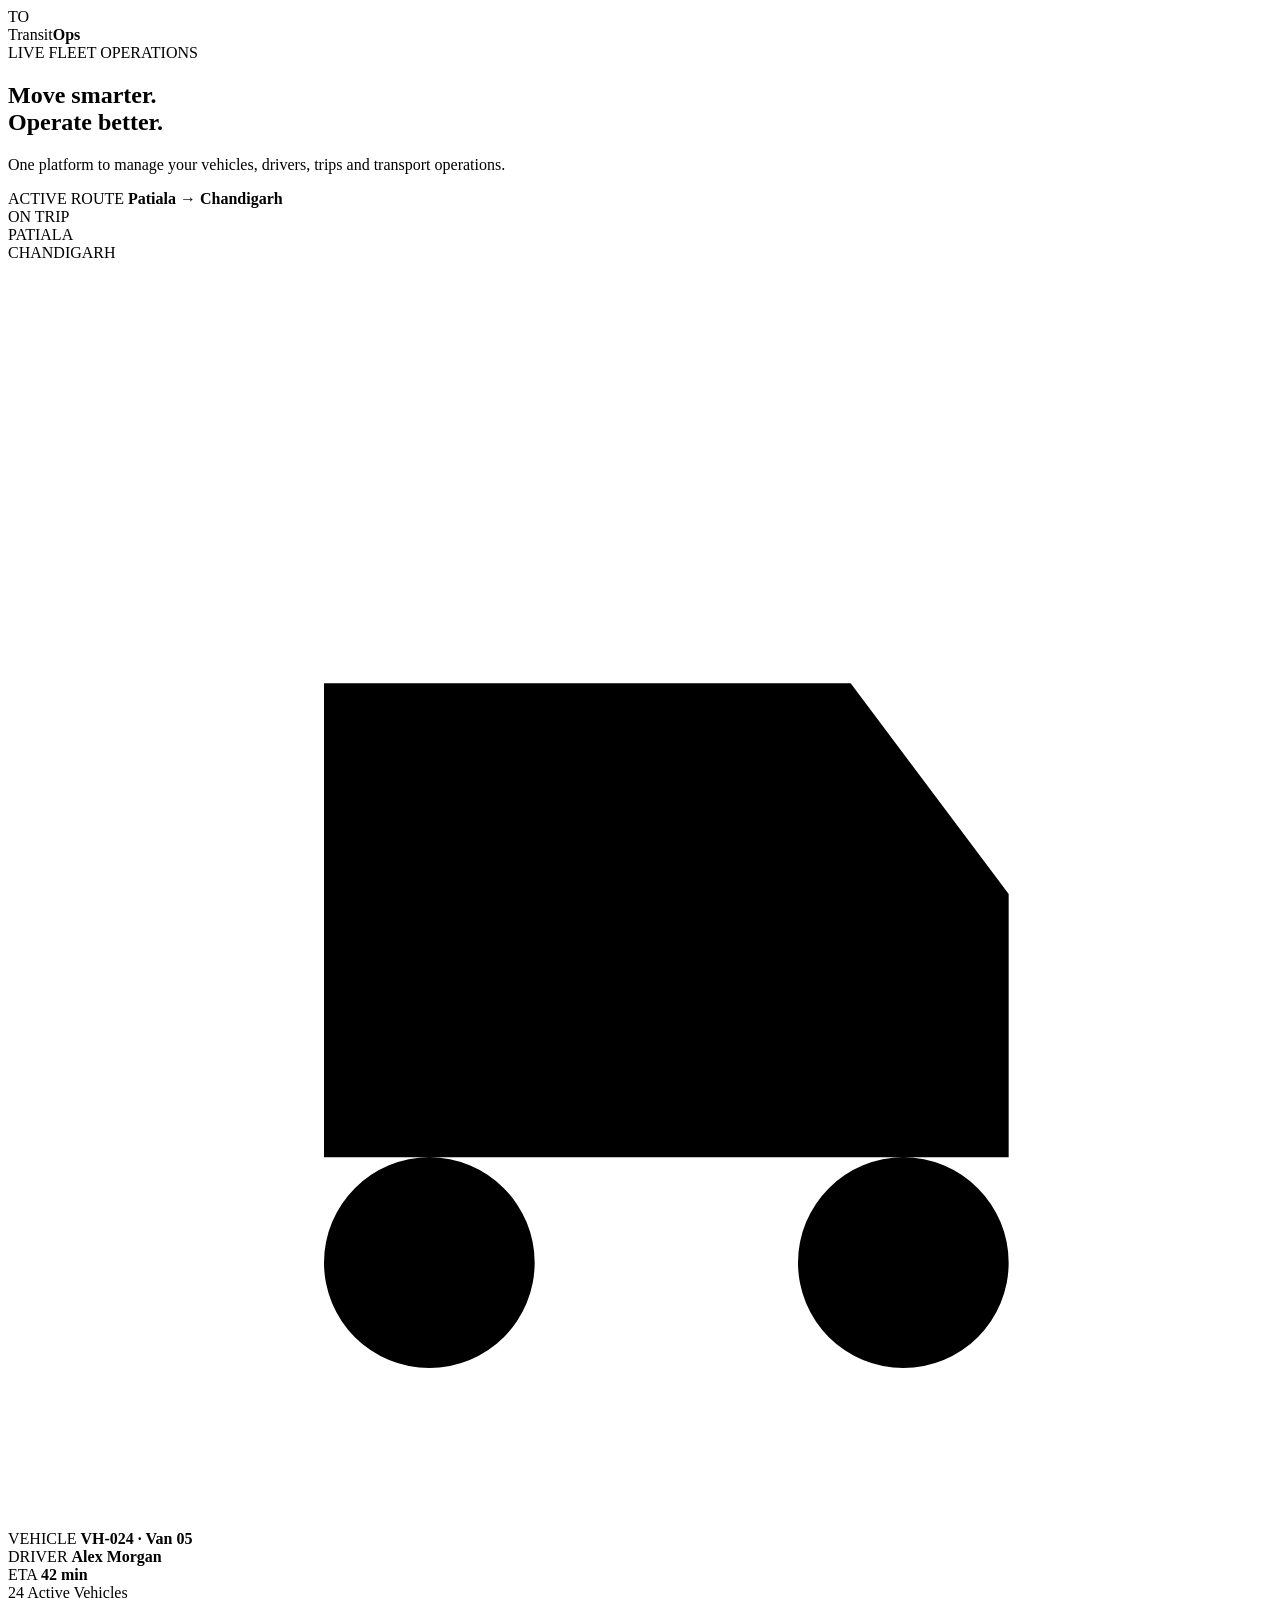
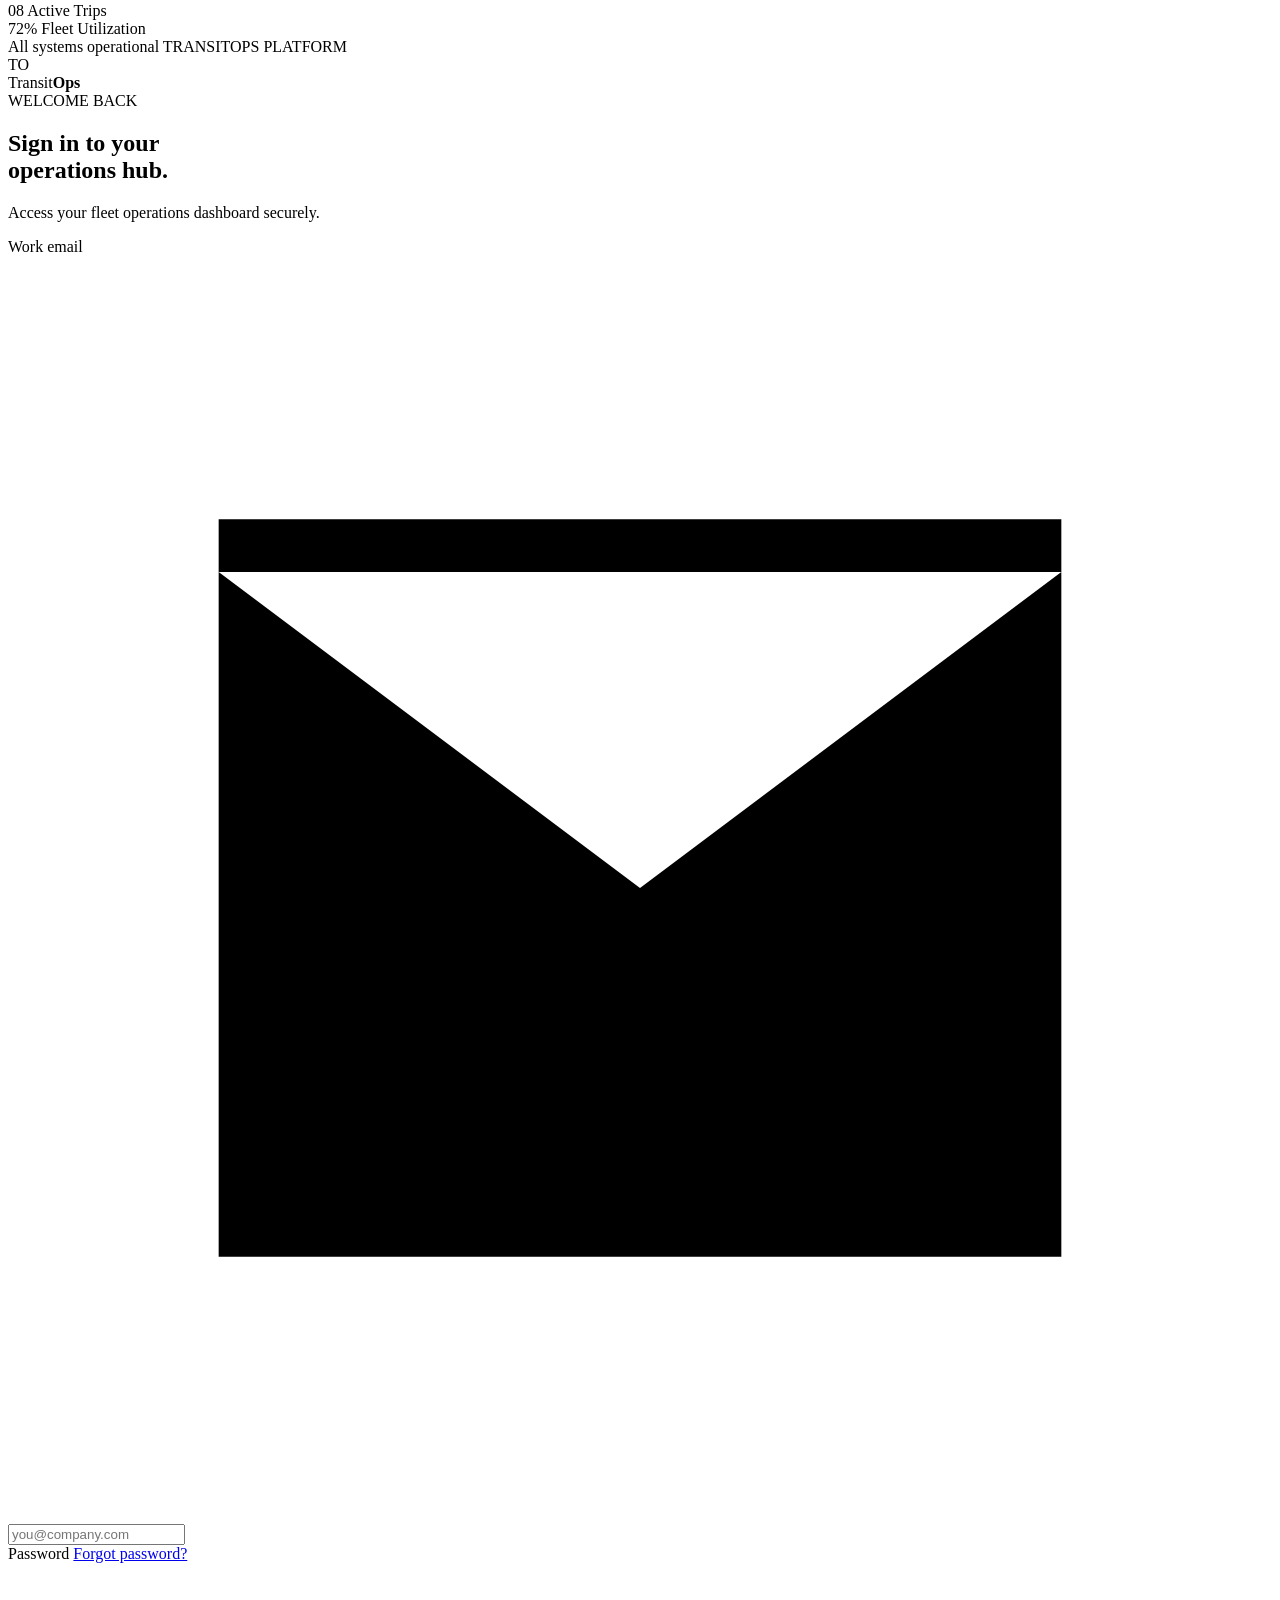
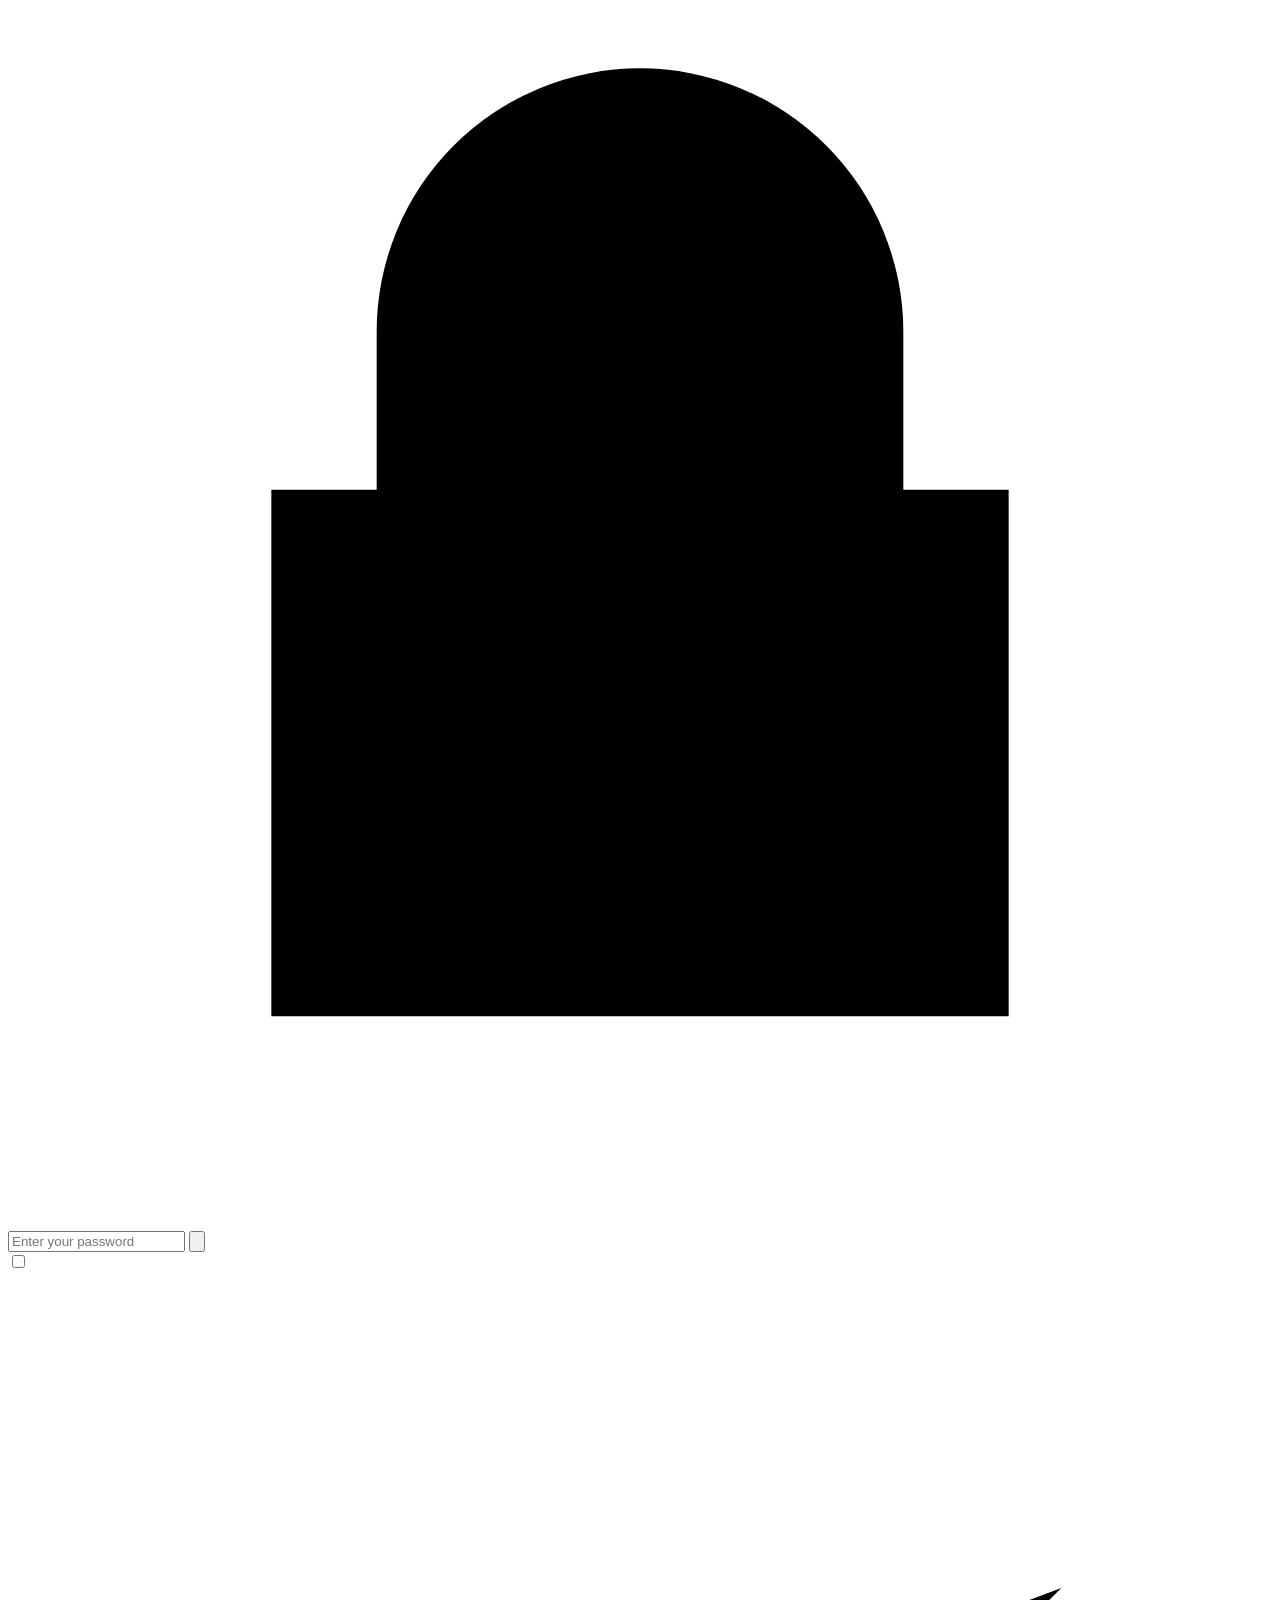
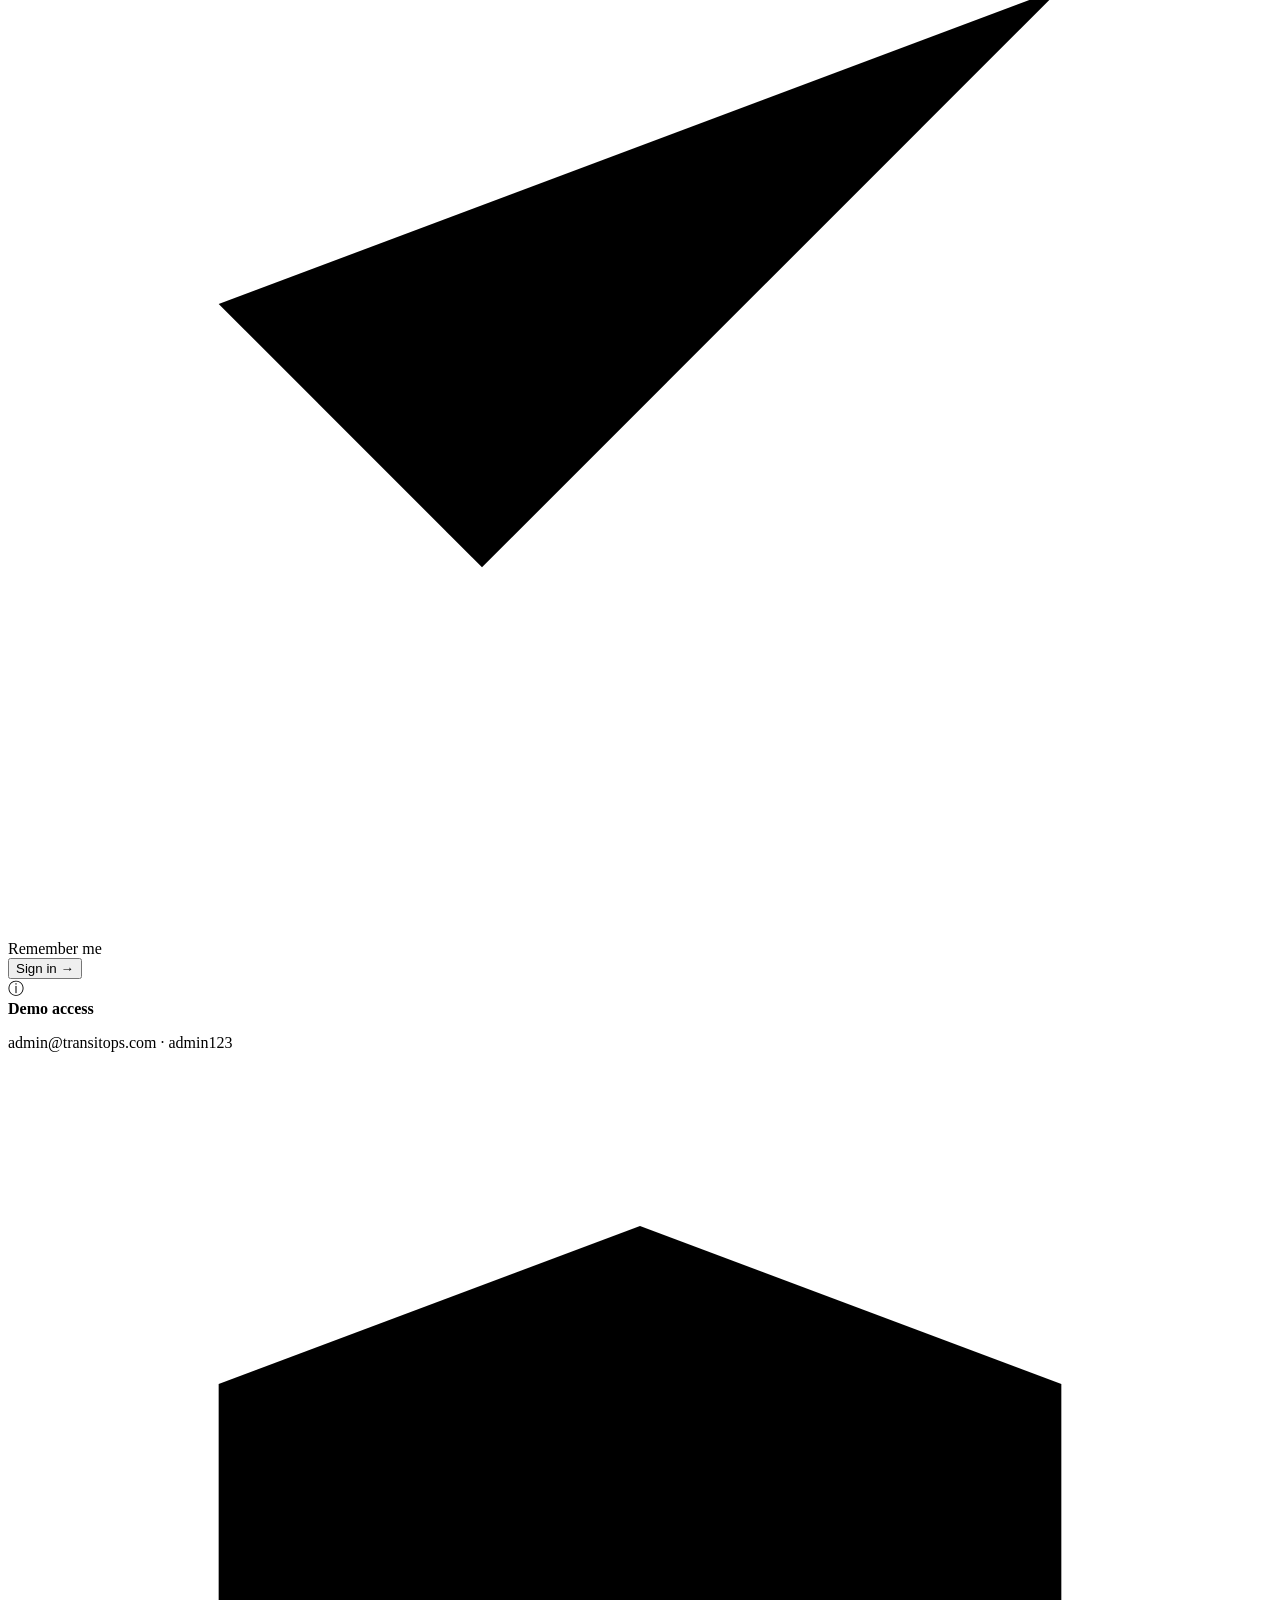
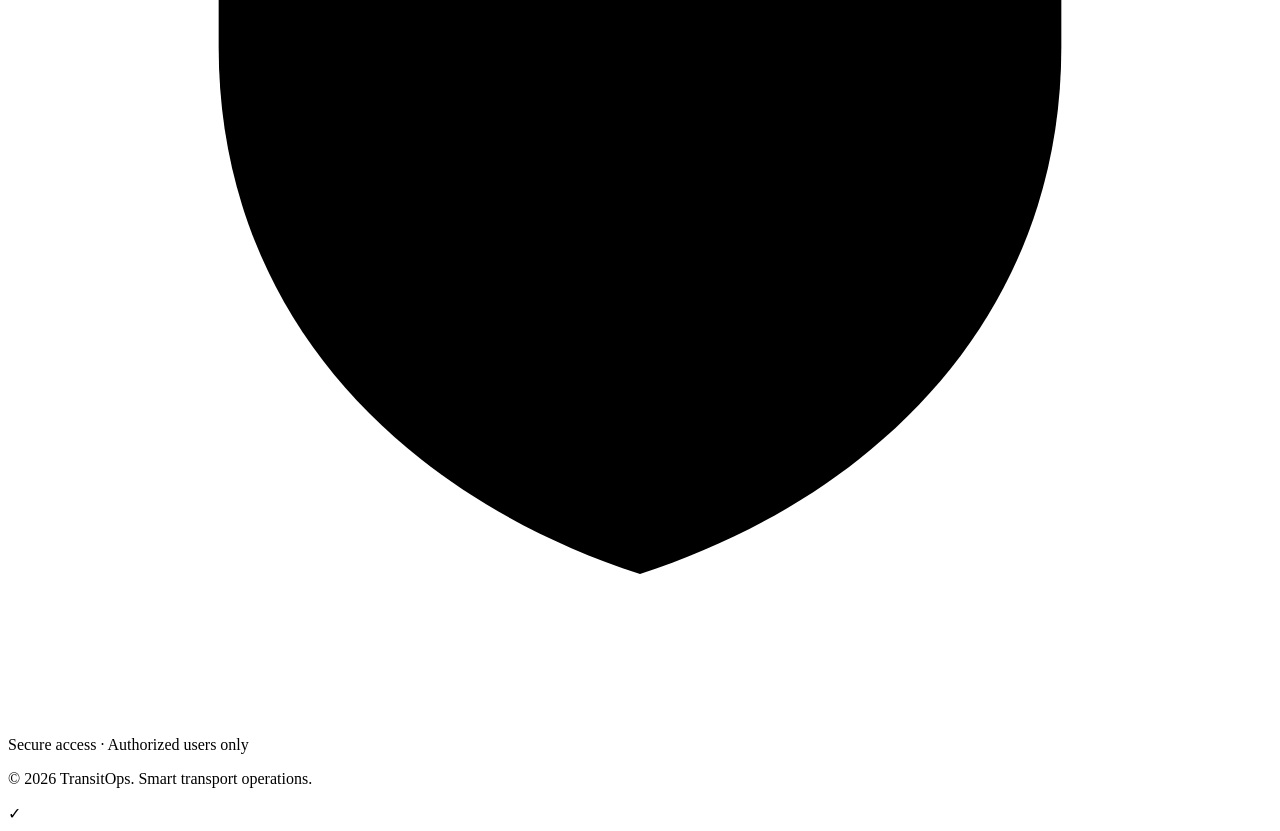
==== pages/index.html @ 03959529 "1st" ====
<!DOCTYPE html>
<html lang="en">
<head>
    <meta charset="UTF-8">
    <meta name="viewport" content="width=device-width, initial-scale=1.0">

    <meta
        name="description"
        content="TransitOps - Smart Transport Operations Platform"
    >

    <title>TransitOps | Smart Transport Operations</title>

    <link rel="stylesheet" href="css/style.css">
</head>

<body>

    <main class="login-page">

        <!-- =========================================
             LEFT: OPERATIONS VISUALIZATION
        ========================================== -->
        <section class="operations-panel">

            <div class="panel-grid"></div>

            <!-- Brand -->
            <header class="brand">
                <div class="brand-mark">
                    <span>TO</span>
                </div>

                <div class="brand-name">
                    <span>Transit</span><strong>Ops</strong>
                </div>
            </header>


            <!-- Main Hero Content -->
            <div class="operations-content">

                <div class="eyebrow">
                    <span class="status-dot"></span>
                    LIVE FLEET OPERATIONS
                </div>

                <h1>
                    Move smarter.<br>
                    <span>Operate better.</span>
                </h1>

                <p class="hero-description">
                    One platform to manage your vehicles, drivers,
                    trips and transport operations.
                </p>


                <!-- Route Visualization -->
                <div class="route-card">

                    <div class="route-header">
                        <div>
                            <span class="route-label">ACTIVE ROUTE</span>
                            <strong>Patiala → Chandigarh</strong>
                        </div>

                        <span class="route-status">
                            ON TRIP
                        </span>
                    </div>


                    <div class="route-map">

                        <div class="map-grid"></div>

                        <div class="route-line"></div>

                        <div class="route-point point-start">
                            <span></span>
                        </div>

                        <div class="route-point point-end">
                            <span></span>
                        </div>

                        <div class="location-label label-start">
                            PATIALA
                        </div>

                        <div class="location-label label-end">
                            CHANDIGARH
                        </div>

                        <!-- Moving Vehicle -->
                        <div class="vehicle-marker">
                            <div class="vehicle-pulse"></div>

                            <div class="vehicle-icon">
                                <svg viewBox="0 0 24 24" aria-hidden="true">
                                    <path
                                        d="M5 17h14M6 17V8h10l3 4v5M8 17a2 2 0 1 0 0 4 2 2 0 0 0 0-4Zm9 0a2 2 0 1 0 0 4 2 2 0 0 0 0-4Z"
                                    />
                                </svg>
                            </div>
                        </div>

                    </div>


                    <div class="vehicle-info">

                        <div class="vehicle-details">
                            <span>VEHICLE</span>
                            <strong>VH-024 · Van 05</strong>
                        </div>

                        <div class="vehicle-details">
                            <span>DRIVER</span>
                            <strong>Alex Morgan</strong>
                        </div>

                        <div class="vehicle-details">
                            <span>ETA</span>
                            <strong>42 min</strong>
                        </div>

                    </div>

                </div>


                <!-- Operational Stats -->
                <div class="operations-stats">

                    <div class="stat-item">
                        <span class="stat-value" data-target="24">24</span>
                        <span class="stat-label">Active Vehicles</span>
                    </div>

                    <div class="stat-divider"></div>

                    <div class="stat-item">
                        <span class="stat-value" data-target="8">08</span>
                        <span class="stat-label">Active Trips</span>
                    </div>

                    <div class="stat-divider"></div>

                    <div class="stat-item">
                        <span class="stat-value" data-target="72">72%</span>
                        <span class="stat-label">Fleet Utilization</span>
                    </div>

                </div>

            </div>


            <!-- Bottom -->
            <footer class="operations-footer">

                <span>
                    <span class="online-indicator"></span>
                    All systems operational
                </span>

                <span>
                    TRANSITOPS PLATFORM
                </span>

            </footer>

        </section>


        <!-- =========================================
             RIGHT: LOGIN
        ========================================== -->
        <section class="login-panel">

            <div class="login-container">

                <div class="mobile-brand">
                    <div class="brand-mark">
                        <span>TO</span>
                    </div>

                    <div class="brand-name">
                        <span>Transit</span><strong>Ops</strong>
                    </div>
                </div>


                <div class="login-header">

                    <span class="welcome-label">
                        WELCOME BACK
                    </span>

                    <h2>
                        Sign in to your<br>
                        <span>operations hub.</span>
                    </h2>

                    <p>
                        Access your fleet operations dashboard
                        securely.
                    </p>

                </div>


                <!-- Login Form -->
                <form id="loginForm" novalidate>

                    <!-- Email -->
                    <div class="form-group">

                        <label for="email">
                            Work email
                        </label>

                        <div class="input-wrapper">

                            <svg
                                class="input-icon"
                                viewBox="0 0 24 24"
                                aria-hidden="true"
                            >
                                <path
                                    d="M4 5h16v14H4zM4 6l8 6 8-6"
                                />
                            </svg>

                            <input
                                type="email"
                                id="email"
                                name="email"
                                placeholder="you@company.com"
                                autocomplete="email"
                                required
                            />

                        </div>

                        <small class="error-message" id="emailError"></small>

                    </div>


                    <!-- Password -->
                    <div class="form-group">

                        <div class="label-row">

                            <label for="password">
                                Password
                            </label>

                            <a href="#" id="forgotPassword">
                                Forgot password?
                            </a>

                        </div>

                        <div class="input-wrapper">

                            <svg
                                class="input-icon"
                                viewBox="0 0 24 24"
                                aria-hidden="true"
                            >
                                <path
                                    d="M7 10V7a5 5 0 0 1 10 0v3M5 10h14v10H5z"
                                />
                            </svg>

                            <input
                                type="password"
                                id="password"
                                name="password"
                                placeholder="Enter your password"
                                autocomplete="current-password"
                                required
                            />

                            <button
                                type="button"
                                class="password-toggle"
                                id="passwordToggle"
                                aria-label="Show password"
                            >
                                <svg
                                    id="eyeIcon"
                                    viewBox="0 0 24 24"
                                    aria-hidden="true"
                                >
                                    <path
                                        d="M2 12s3.5-6 10-6 10 6 10 6-3.5 6-10 6S2 12 2 12Z"
                                    />

                                    <circle
                                        cx="12"
                                        cy="12"
                                        r="2.5"
                                    />
                                </svg>
                            </button>

                        </div>

                        <small
                            class="error-message"
                            id="passwordError"
                        ></small>

                    </div>


                    <!-- Remember -->
                    <div class="login-options">

                        <label class="checkbox-wrapper">

                            <input
                                type="checkbox"
                                id="rememberMe"
                            />

                            <span class="custom-checkbox">
                                <svg viewBox="0 0 12 12">
                                    <path d="M2 6l2.5 2.5L10 3" />
                                </svg>
                            </span>

                            <span>Remember me</span>

                        </label>

                    </div>


                    <!-- Submit -->
                    <button
                        type="submit"
                        class="login-button"
                        id="loginButton"
                    >

                        <span class="button-text">
                            Sign in
                        </span>

                        <span class="button-arrow">
                            →
                        </span>

                        <span class="button-loader">
                            <span></span>
                            <span></span>
                            <span></span>
                        </span>

                    </button>

                </form>


                <!-- Demo Credentials -->
                <div class="demo-access">

                    <div class="demo-icon">
                        ⓘ
                    </div>

                    <div>
                        <strong>Demo access</strong>

                        <p>
                            admin@transitops.com
                            <span>·</span>
                            admin123
                        </p>
                    </div>

                </div>


                <!-- Security -->
                <div class="security-note">

                    <svg viewBox="0 0 24 24" aria-hidden="true">
                        <path
                            d="M12 3l8 3v5c0 5-3.4 8.5-8 10-4.6-1.5-8-5-8-10V6l8-3Z"
                        />
                        <path d="M9 12l2 2 4-4" />
                    </svg>

                    <span>
                        Secure access · Authorized users only
                    </span>

                </div>


                <p class="copyright">
                    © 2026 TransitOps. Smart transport operations.
                </p>

            </div>

        </section>

    </main>


    <!-- Toast -->
    <div
        class="toast"
        id="toast"
        role="alert"
        aria-live="polite"
    >
        <span class="toast-icon">✓</span>
        <span id="toastMessage"></span>
    </div>


    <script src="js/app.js"></script>

</body>
</html>
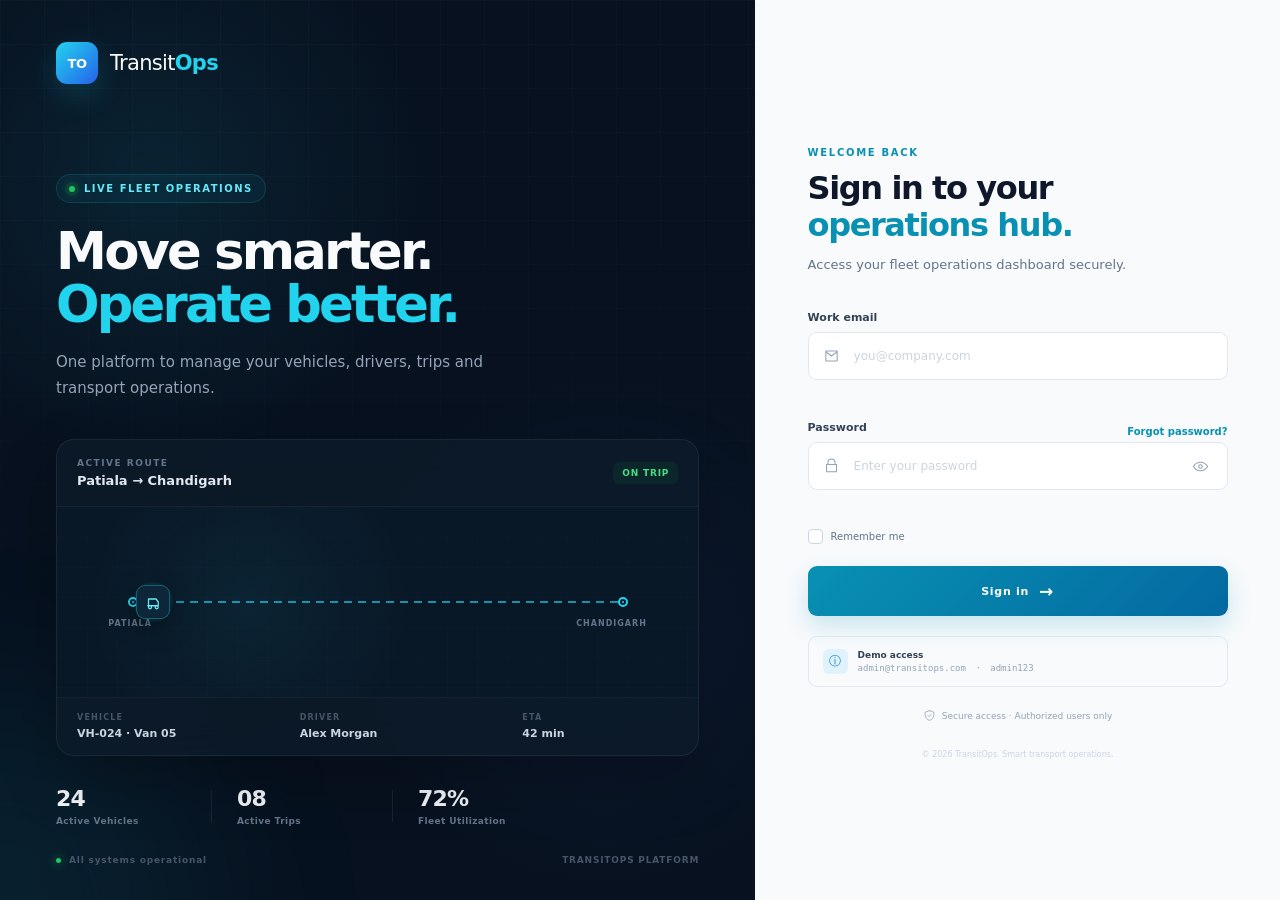
==== commit e807d5d9: "1st" ====
--- a/pages/index.html
+++ b/pages/index.html
@@ -11,7 +11,7 @@
 
     <title>TransitOps | Smart Transport Operations</title>
 
-    <link rel="stylesheet" href="css/style.css">
+    <link rel="stylesheet" href="../css/style.css">
 </head>
 
 <body>
@@ -428,7 +428,7 @@
     </div>
 
 
-    <script src="js/app.js"></script>
+    <script src="../js/app.js"></script>
 
 </body>
 </html>
--- a/css/style.css
+++ b/css/style.css
@@ -0,0 +1,1409 @@
+/* =========================================================
+   TRANSITOPS
+   Smart Transport Operations Platform
+   Login Page
+========================================================= */
+
+
+/* =========================================================
+   RESET
+========================================================= */
+
+* {
+    margin: 0;
+    padding: 0;
+    box-sizing: border-box;
+}
+
+html {
+    font-size: 16px;
+    scroll-behavior: smooth;
+}
+
+body {
+    min-height: 100vh;
+    font-family:
+        Inter,
+        ui-sans-serif,
+        system-ui,
+        -apple-system,
+        BlinkMacSystemFont,
+        "Segoe UI",
+        sans-serif;
+
+    background: #07111f;
+    color: #f8fafc;
+}
+
+button,
+input {
+    font: inherit;
+}
+
+button {
+    border: none;
+    cursor: pointer;
+}
+
+a {
+    text-decoration: none;
+}
+
+
+/* =========================================================
+   PAGE
+========================================================= */
+
+.login-page {
+    min-height: 100vh;
+    display: grid;
+    grid-template-columns: 1.18fr 0.82fr;
+}
+
+
+/* =========================================================
+   LEFT OPERATIONS PANEL
+========================================================= */
+
+.operations-panel {
+    position: relative;
+    min-height: 100vh;
+    overflow: hidden;
+    padding: 42px 56px;
+
+    background:
+        radial-gradient(
+            circle at 20% 20%,
+            rgba(34, 211, 238, 0.09),
+            transparent 30%
+        ),
+        radial-gradient(
+            circle at 80% 70%,
+            rgba(59, 130, 246, 0.08),
+            transparent 30%
+        ),
+        #07111f;
+}
+
+
+/* Background grid */
+
+.panel-grid {
+    position: absolute;
+    inset: 0;
+
+    background-image:
+        linear-gradient(
+            rgba(148, 163, 184, 0.035) 1px,
+            transparent 1px
+        ),
+        linear-gradient(
+            90deg,
+            rgba(148, 163, 184, 0.035) 1px,
+            transparent 1px
+        );
+
+    background-size: 44px 44px;
+
+    mask-image:
+        linear-gradient(
+            to bottom,
+            black,
+            transparent 92%
+        );
+
+    pointer-events: none;
+}
+
+
+/* Decorative glow */
+
+.operations-panel::before {
+    content: "";
+    position: absolute;
+
+    width: 420px;
+    height: 420px;
+
+    left: -220px;
+    bottom: -220px;
+
+    border-radius: 50%;
+
+    background: rgba(34, 211, 238, 0.08);
+
+    filter: blur(90px);
+}
+
+
+/* =========================================================
+   BRAND
+========================================================= */
+
+.brand {
+    position: relative;
+    z-index: 2;
+
+    display: flex;
+    align-items: center;
+    gap: 12px;
+}
+
+.brand-mark {
+    width: 42px;
+    height: 42px;
+
+    display: grid;
+    place-items: center;
+
+    border-radius: 11px;
+
+    background: linear-gradient(
+        135deg,
+        #22d3ee,
+        #2563eb
+    );
+
+    box-shadow:
+        0 10px 30px rgba(34, 211, 238, 0.18);
+}
+
+.brand-mark span {
+    color: #ffffff;
+    font-size: 13px;
+    font-weight: 800;
+    letter-spacing: -0.5px;
+}
+
+.brand-name {
+    color: #f8fafc;
+
+    font-size: 21px;
+    font-weight: 500;
+
+    letter-spacing: -0.7px;
+}
+
+.brand-name strong {
+    color: #22d3ee;
+    font-weight: 750;
+}
+
+
+/* =========================================================
+   OPERATIONS CONTENT
+========================================================= */
+
+.operations-content {
+    position: relative;
+    z-index: 2;
+
+    max-width: 720px;
+
+    margin: 90px auto 0;
+}
+
+.eyebrow {
+    display: inline-flex;
+    align-items: center;
+    gap: 9px;
+
+    padding: 8px 12px;
+
+    border: 1px solid rgba(34, 211, 238, 0.15);
+    border-radius: 999px;
+
+    background: rgba(34, 211, 238, 0.05);
+
+    color: #67e8f9;
+
+    font-size: 10px;
+    font-weight: 750;
+
+    letter-spacing: 1.5px;
+}
+
+.status-dot {
+    width: 6px;
+    height: 6px;
+
+    border-radius: 50%;
+
+    background: #22c55e;
+
+    box-shadow:
+        0 0 0 4px rgba(34, 197, 94, 0.1),
+        0 0 12px rgba(34, 197, 94, 0.8);
+
+    animation: pulseStatus 2s infinite;
+}
+
+@keyframes pulseStatus {
+    0%,
+    100% {
+        opacity: 1;
+    }
+
+    50% {
+        opacity: 0.45;
+    }
+}
+
+
+/* Hero */
+
+.operations-content h1 {
+    margin-top: 22px;
+
+    color: #f8fafc;
+
+    font-size: clamp(40px, 4vw, 60px);
+    line-height: 1.03;
+
+    letter-spacing: -2.8px;
+
+    font-weight: 720;
+}
+
+.operations-content h1 span {
+    color: #22d3ee;
+}
+
+.hero-description {
+    max-width: 480px;
+
+    margin-top: 20px;
+
+    color: #94a3b8;
+
+    font-size: 15px;
+    line-height: 1.7;
+}
+
+
+/* =========================================================
+   ROUTE CARD
+========================================================= */
+
+.route-card {
+    position: relative;
+
+    margin-top: 38px;
+
+    border: 1px solid rgba(148, 163, 184, 0.1);
+    border-radius: 18px;
+
+    overflow: hidden;
+
+    background: rgba(13, 27, 42, 0.82);
+
+    backdrop-filter: blur(16px);
+
+    box-shadow:
+        0 25px 60px rgba(0, 0, 0, 0.22);
+}
+
+
+/* Route Header */
+
+.route-header {
+    display: flex;
+    align-items: center;
+    justify-content: space-between;
+
+    padding: 18px 20px;
+
+    border-bottom: 1px solid rgba(148, 163, 184, 0.08);
+}
+
+.route-header > div {
+    display: flex;
+    flex-direction: column;
+    gap: 5px;
+}
+
+.route-label {
+    color: #64748b;
+
+    font-size: 9px;
+    font-weight: 750;
+
+    letter-spacing: 1.5px;
+}
+
+.route-header strong {
+    color: #e2e8f0;
+
+    font-size: 13px;
+    font-weight: 600;
+}
+
+.route-status {
+    padding: 6px 9px;
+
+    border-radius: 6px;
+
+    background: rgba(34, 197, 94, 0.08);
+
+    color: #4ade80;
+
+    font-size: 9px;
+    font-weight: 750;
+
+    letter-spacing: 0.8px;
+}
+
+
+/* Map */
+
+.route-map {
+    position: relative;
+
+    height: 190px;
+
+    overflow: hidden;
+
+    background:
+        radial-gradient(
+            circle at 30% 50%,
+            rgba(34, 211, 238, 0.06),
+            transparent 35%
+        ),
+        #091827;
+}
+
+.map-grid {
+    position: absolute;
+    inset: 0;
+
+    opacity: 0.35;
+
+    background-image:
+        linear-gradient(
+            rgba(148, 163, 184, 0.05) 1px,
+            transparent 1px
+        ),
+        linear-gradient(
+            90deg,
+            rgba(148, 163, 184, 0.05) 1px,
+            transparent 1px
+        );
+
+    background-size: 30px 30px;
+}
+
+
+/* Route */
+
+.route-line {
+    position: absolute;
+
+    top: 50%;
+    left: 12%;
+    right: 12%;
+
+    height: 2px;
+
+    background:
+        repeating-linear-gradient(
+            90deg,
+            #22d3ee 0,
+            #22d3ee 8px,
+            transparent 8px,
+            transparent 14px
+        );
+
+    opacity: 0.65;
+
+    transform: translateY(-50%);
+}
+
+
+/* Route points */
+
+.route-point {
+    position: absolute;
+
+    top: calc(50% - 5px);
+
+    width: 10px;
+    height: 10px;
+
+    border: 2px solid #22d3ee;
+    border-radius: 50%;
+
+    background: #091827;
+
+    z-index: 3;
+}
+
+.point-start {
+    left: 11%;
+}
+
+.point-end {
+    right: 11%;
+}
+
+.route-point span {
+    position: absolute;
+
+    inset: 2px;
+
+    border-radius: 50%;
+
+    background: #22d3ee;
+}
+
+
+/* Labels */
+
+.location-label {
+    position: absolute;
+
+    top: calc(50% + 17px);
+
+    color: #64748b;
+
+    font-size: 8px;
+    font-weight: 750;
+
+    letter-spacing: 1px;
+}
+
+.label-start {
+    left: 8%;
+}
+
+.label-end {
+    right: 8%;
+}
+
+
+/* =========================================================
+   VEHICLE ANIMATION
+========================================================= */
+
+.vehicle-marker {
+    position: absolute;
+
+    top: 50%;
+
+    left: 15%;
+
+    z-index: 5;
+
+    transform: translate(-50%, -50%);
+
+    animation: vehicleMove 6s ease-in-out infinite;
+}
+
+.vehicle-pulse {
+    position: absolute;
+
+    width: 40px;
+    height: 40px;
+
+    top: 50%;
+    left: 50%;
+
+    transform: translate(-50%, -50%);
+
+    border-radius: 50%;
+
+    background: rgba(34, 211, 238, 0.08);
+
+    animation: vehiclePulse 2s infinite;
+}
+
+.vehicle-icon {
+    position: relative;
+
+    width: 34px;
+    height: 34px;
+
+    display: grid;
+    place-items: center;
+
+    border: 1px solid rgba(34, 211, 238, 0.35);
+    border-radius: 9px;
+
+    background: #0d2638;
+
+    box-shadow:
+        0 8px 25px rgba(0, 0, 0, 0.35);
+}
+
+.vehicle-icon svg {
+    width: 18px;
+    height: 18px;
+
+    fill: none;
+    stroke: #67e8f9;
+
+    stroke-width: 1.7;
+    stroke-linecap: round;
+    stroke-linejoin: round;
+}
+
+@keyframes vehicleMove {
+    0% {
+        left: 15%;
+    }
+
+    50% {
+        left: 62%;
+    }
+
+    100% {
+        left: 85%;
+    }
+}
+
+@keyframes vehiclePulse {
+    0%,
+    100% {
+        transform: translate(-50%, -50%) scale(0.8);
+        opacity: 0.25;
+    }
+
+    50% {
+        transform: translate(-50%, -50%) scale(1.3);
+        opacity: 0.7;
+    }
+}
+
+
+/* Vehicle details */
+
+.vehicle-info {
+    display: grid;
+    grid-template-columns: 1fr 1fr 0.7fr;
+
+    padding: 15px 20px;
+
+    border-top: 1px solid rgba(148, 163, 184, 0.06);
+}
+
+.vehicle-details {
+    display: flex;
+    flex-direction: column;
+    gap: 5px;
+}
+
+.vehicle-details span {
+    color: #475569;
+
+    font-size: 8px;
+    font-weight: 750;
+
+    letter-spacing: 1.2px;
+}
+
+.vehicle-details strong {
+    color: #cbd5e1;
+
+    font-size: 11px;
+    font-weight: 550;
+}
+
+
+/* =========================================================
+   STATS
+========================================================= */
+
+.operations-stats {
+    display: flex;
+    align-items: center;
+
+    margin-top: 30px;
+}
+
+.stat-item {
+    display: flex;
+    flex-direction: column;
+
+    gap: 5px;
+
+    min-width: 130px;
+}
+
+.stat-value {
+    color: #f1f5f9;
+
+    font-size: 22px;
+    font-weight: 650;
+
+    letter-spacing: -0.8px;
+}
+
+.stat-label {
+    color: #64748b;
+
+    font-size: 9px;
+    font-weight: 600;
+
+    letter-spacing: 0.4px;
+}
+
+.stat-divider {
+    width: 1px;
+    height: 32px;
+
+    margin: 0 25px;
+
+    background: rgba(148, 163, 184, 0.12);
+}
+
+
+/* =========================================================
+   LEFT FOOTER
+========================================================= */
+
+.operations-footer {
+    position: absolute;
+
+    bottom: 35px;
+    left: 56px;
+    right: 56px;
+
+    z-index: 2;
+
+    display: flex;
+    align-items: center;
+    justify-content: space-between;
+
+    color: #475569;
+
+    font-size: 9px;
+    font-weight: 650;
+
+    letter-spacing: 0.8px;
+}
+
+.operations-footer > span:first-child {
+    display: flex;
+    align-items: center;
+    gap: 8px;
+}
+
+.online-indicator {
+    width: 5px;
+    height: 5px;
+
+    border-radius: 50%;
+
+    background: #22c55e;
+
+    box-shadow:
+        0 0 10px rgba(34, 197, 94, 0.8);
+}
+
+
+/* =========================================================
+   RIGHT LOGIN PANEL
+========================================================= */
+
+.login-panel {
+    position: relative;
+
+    min-height: 100vh;
+
+    display: flex;
+    align-items: center;
+    justify-content: center;
+
+    padding: 50px;
+
+    background: #f8fafc;
+}
+
+.login-container {
+    width: min(100%, 420px);
+}
+
+
+/* Mobile brand hidden on desktop */
+
+.mobile-brand {
+    display: none;
+}
+
+
+/* Login Header */
+
+.login-header {
+    margin-bottom: 35px;
+}
+
+.welcome-label {
+    color: #0891b2;
+
+    font-size: 10px;
+    font-weight: 800;
+
+    letter-spacing: 1.7px;
+}
+
+.login-header h2 {
+    margin-top: 10px;
+
+    color: #0f172a;
+
+    font-size: 32px;
+    line-height: 1.15;
+
+    letter-spacing: -1.4px;
+
+    font-weight: 720;
+}
+
+.login-header h2 span {
+    color: #0891b2;
+}
+
+.login-header p {
+    max-width: 360px;
+
+    margin-top: 12px;
+
+    color: #64748b;
+
+    font-size: 13px;
+    line-height: 1.6;
+}
+
+
+/* =========================================================
+   FORM
+========================================================= */
+
+.form-group {
+    margin-bottom: 22px;
+}
+
+.form-group label,
+.label-row label {
+    display: block;
+
+    margin-bottom: 8px;
+
+    color: #334155;
+
+    font-size: 11px;
+    font-weight: 650;
+}
+
+.label-row {
+    display: flex;
+    align-items: center;
+    justify-content: space-between;
+}
+
+.label-row label {
+    margin-bottom: 8px;
+}
+
+.label-row a {
+    color: #0891b2;
+
+    font-size: 10px;
+    font-weight: 650;
+}
+
+.label-row a:hover {
+    text-decoration: underline;
+}
+
+
+/* Input */
+
+.input-wrapper {
+    position: relative;
+}
+
+.input-icon {
+    position: absolute;
+
+    top: 50%;
+    left: 15px;
+
+    width: 17px;
+    height: 17px;
+
+    transform: translateY(-50%);
+
+    fill: none;
+    stroke: #94a3b8;
+
+    stroke-width: 1.5;
+    stroke-linecap: round;
+    stroke-linejoin: round;
+
+    pointer-events: none;
+
+    transition: stroke 0.2s ease;
+}
+
+.input-wrapper:focus-within .input-icon {
+    stroke: #0891b2;
+}
+
+.input-wrapper input {
+    width: 100%;
+    height: 48px;
+
+    padding: 0 45px;
+
+    border: 1px solid #e2e8f0;
+    border-radius: 9px;
+
+    outline: none;
+
+    background: #ffffff;
+
+    color: #0f172a;
+
+    font-size: 12px;
+
+    transition:
+        border-color 0.2s ease,
+        box-shadow 0.2s ease;
+}
+
+.input-wrapper input::placeholder {
+    color: #cbd5e1;
+}
+
+.input-wrapper input:hover {
+    border-color: #cbd5e1;
+}
+
+.input-wrapper input:focus {
+    border-color: #22b8cf;
+
+    box-shadow:
+        0 0 0 3px rgba(34, 184, 207, 0.1);
+}
+
+
+/* Password */
+
+.password-toggle {
+    position: absolute;
+
+    top: 50%;
+    right: 13px;
+
+    width: 28px;
+    height: 28px;
+
+    display: grid;
+    place-items: center;
+
+    transform: translateY(-50%);
+
+    background: transparent;
+
+    color: #94a3b8;
+}
+
+.password-toggle:hover {
+    color: #0891b2;
+}
+
+.password-toggle svg {
+    width: 17px;
+    height: 17px;
+
+    fill: none;
+    stroke: currentColor;
+
+    stroke-width: 1.5;
+    stroke-linecap: round;
+    stroke-linejoin: round;
+}
+
+
+/* Error */
+
+.error-message {
+    display: block;
+
+    min-height: 14px;
+
+    margin-top: 5px;
+
+    color: #dc2626;
+
+    font-size: 9px;
+}
+
+
+/* =========================================================
+   REMEMBER ME
+========================================================= */
+
+.login-options {
+    display: flex;
+    align-items: center;
+    justify-content: space-between;
+
+    margin-top: -2px;
+    margin-bottom: 22px;
+}
+
+.checkbox-wrapper {
+    position: relative;
+
+    display: inline-flex;
+    align-items: center;
+
+    gap: 8px;
+
+    color: #64748b;
+
+    font-size: 10px;
+
+    cursor: pointer;
+}
+
+.checkbox-wrapper input {
+    position: absolute;
+
+    width: 1px;
+    height: 1px;
+
+    opacity: 0;
+}
+
+.custom-checkbox {
+    width: 15px;
+    height: 15px;
+
+    display: grid;
+    place-items: center;
+
+    border: 1px solid #cbd5e1;
+    border-radius: 4px;
+
+    background: white;
+
+    transition: all 0.2s ease;
+}
+
+.custom-checkbox svg {
+    width: 10px;
+    height: 10px;
+
+    fill: none;
+    stroke: white;
+
+    stroke-width: 2;
+    stroke-linecap: round;
+    stroke-linejoin: round;
+
+    opacity: 0;
+}
+
+.checkbox-wrapper input:checked + .custom-checkbox {
+    border-color: #0891b2;
+
+    background: #0891b2;
+}
+
+.checkbox-wrapper input:checked + .custom-checkbox svg {
+    opacity: 1;
+}
+
+
+/* =========================================================
+   LOGIN BUTTON
+========================================================= */
+
+.login-button {
+    position: relative;
+
+    width: 100%;
+    height: 50px;
+
+    display: flex;
+    align-items: center;
+    justify-content: center;
+
+    gap: 10px;
+
+    border-radius: 9px;
+
+    background:
+        linear-gradient(
+            135deg,
+            #0891b2,
+            #0369a1
+        );
+
+    color: white;
+
+    font-size: 11px;
+    font-weight: 750;
+
+    letter-spacing: 0.7px;
+
+    box-shadow:
+        0 10px 25px rgba(8, 145, 178, 0.2);
+
+    transition:
+        transform 0.2s ease,
+        box-shadow 0.2s ease;
+}
+
+.login-button:hover {
+    transform: translateY(-1px);
+
+    box-shadow:
+        0 14px 30px rgba(8, 145, 178, 0.28);
+}
+
+.login-button:active {
+    transform: translateY(0);
+}
+
+.button-arrow {
+    font-size: 17px;
+
+    transition: transform 0.2s ease;
+}
+
+.login-button:hover .button-arrow {
+    transform: translateX(4px);
+}
+
+.button-loader {
+    display: none;
+
+    gap: 4px;
+}
+
+.button-loader span {
+    width: 4px;
+    height: 4px;
+
+    border-radius: 50%;
+
+    background: white;
+
+    animation: loader 0.8s infinite alternate;
+}
+
+.button-loader span:nth-child(2) {
+    animation-delay: 0.15s;
+}
+
+.button-loader span:nth-child(3) {
+    animation-delay: 0.3s;
+}
+
+.login-button.loading .button-text,
+.login-button.loading .button-arrow {
+    display: none;
+}
+
+.login-button.loading .button-loader {
+    display: flex;
+}
+
+.login-button.loading {
+    pointer-events: none;
+}
+
+@keyframes loader {
+    from {
+        opacity: 0.3;
+        transform: translateY(0);
+    }
+
+    to {
+        opacity: 1;
+        transform: translateY(-3px);
+    }
+}
+
+
+/* =========================================================
+   DEMO ACCESS
+========================================================= */
+
+.demo-access {
+    display: flex;
+    align-items: center;
+    gap: 10px;
+
+    margin-top: 20px;
+    padding: 12px 14px;
+
+    border: 1px solid #e2e8f0;
+    border-radius: 9px;
+
+    background: #f8fafc;
+}
+
+.demo-icon {
+    width: 25px;
+    height: 25px;
+
+    display: grid;
+    place-items: center;
+
+    border-radius: 6px;
+
+    background: #e0f2fe;
+
+    color: #0284c7;
+
+    font-size: 12px;
+}
+
+.demo-access strong {
+    display: block;
+
+    color: #334155;
+
+    font-size: 9px;
+    font-weight: 750;
+}
+
+.demo-access p {
+    margin-top: 3px;
+
+    color: #94a3b8;
+
+    font-family: monospace;
+
+    font-size: 9px;
+}
+
+.demo-access p span {
+    margin: 0 4px;
+}
+
+
+/* =========================================================
+   SECURITY
+========================================================= */
+
+.security-note {
+    display: flex;
+    align-items: center;
+    justify-content: center;
+
+    gap: 6px;
+
+    margin-top: 22px;
+
+    color: #94a3b8;
+
+    font-size: 9px;
+}
+
+.security-note svg {
+    width: 13px;
+    height: 13px;
+
+    fill: none;
+    stroke: #94a3b8;
+
+    stroke-width: 1.5;
+    stroke-linecap: round;
+    stroke-linejoin: round;
+}
+
+
+/* Copyright */
+
+.copyright {
+    margin-top: 28px;
+
+    text-align: center;
+
+    color: #cbd5e1;
+
+    font-size: 8px;
+}
+
+
+/* =========================================================
+   TOAST
+========================================================= */
+
+.toast {
+    position: fixed;
+
+    right: 25px;
+    bottom: 25px;
+
+    z-index: 100;
+
+    display: flex;
+    align-items: center;
+    gap: 10px;
+
+    max-width: 340px;
+
+    padding: 12px 15px;
+
+    border: 1px solid #dbeafe;
+    border-radius: 9px;
+
+    background: #ffffff;
+
+    color: #334155;
+
+    font-size: 10px;
+    font-weight: 600;
+
+    box-shadow:
+        0 20px 50px rgba(15, 23, 42, 0.15);
+
+    transform: translateY(30px);
+
+    opacity: 0;
+
+    pointer-events: none;
+
+    transition:
+        opacity 0.3s ease,
+        transform 0.3s ease;
+}
+
+.toast.show {
+    transform: translateY(0);
+    opacity: 1;
+}
+
+.toast-icon {
+    width: 20px;
+    height: 20px;
+
+    display: grid;
+    place-items: center;
+
+    border-radius: 50%;
+
+    background: #dcfce7;
+
+    color: #16a34a;
+
+    font-size: 10px;
+}
+
+
+/* =========================================================
+   RESPONSIVE
+========================================================= */
+
+@media (max-width: 1100px) {
+
+    .login-page {
+        grid-template-columns: 1fr 0.85fr;
+    }
+
+    .operations-panel {
+        padding: 35px;
+    }
+
+    .operations-content {
+        margin-top: 70px;
+    }
+
+    .operations-footer {
+        left: 35px;
+        right: 35px;
+    }
+
+    .vehicle-info {
+        grid-template-columns: 1fr 1fr;
+        gap: 12px;
+    }
+
+    .vehicle-details:last-child {
+        display: none;
+    }
+}
+
+
+@media (max-width: 850px) {
+
+    .login-page {
+        grid-template-columns: 1fr;
+    }
+
+    .operations-panel {
+        display: none;
+    }
+
+    .login-panel {
+        min-height: 100vh;
+
+        padding: 40px 25px;
+
+        background:
+            radial-gradient(
+                circle at 50% 0%,
+                rgba(34, 211, 238, 0.08),
+                transparent 35%
+            ),
+            #f8fafc;
+    }
+
+    .mobile-brand {
+        display: flex;
+
+        align-items: center;
+        justify-content: center;
+
+        gap: 10px;
+
+        margin-bottom: 50px;
+    }
+
+    .mobile-brand .brand-mark {
+        width: 38px;
+        height: 38px;
+    }
+
+    .mobile-brand .brand-name {
+        color: #0f172a;
+        font-size: 20px;
+    }
+}
+
+
+@media (max-width: 480px) {
+
+    .login-panel {
+        padding: 30px 20px;
+    }
+
+    .mobile-brand {
+        margin-bottom: 40px;
+    }
+
+    .login-header h2 {
+        font-size: 28px;
+    }
+
+    .demo-access {
+        align-items: flex-start;
+    }
+
+    .security-note {
+        text-align: center;
+        line-height: 1.5;
+    }
+
+    .toast {
+        left: 20px;
+        right: 20px;
+        bottom: 20px;
+    }
+}
